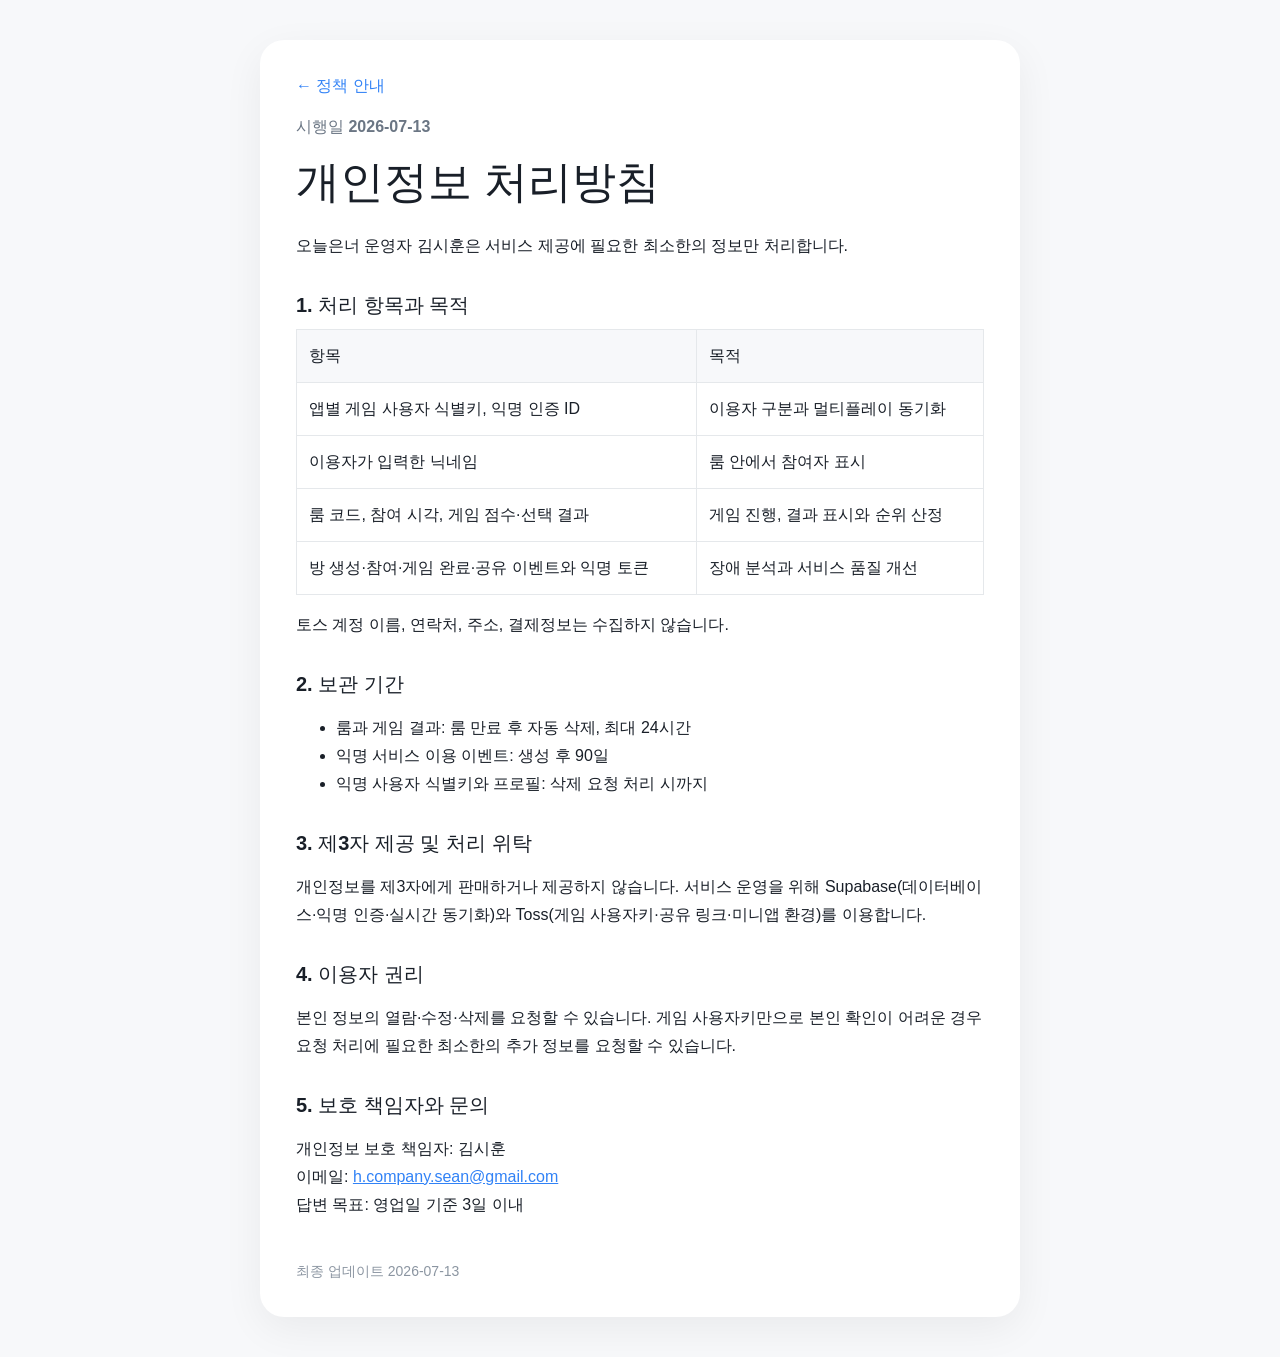
==== privacy.html @ 98a507d7 "Publish Oneo legal and support policies Provide public terms, privacy, and support pages required fo" ====
<!doctype html>
<html lang="ko">
  <head>
    <meta charset="UTF-8" />
    <meta name="viewport" content="width=device-width, initial-scale=1.0" />
    <title>오늘은너 개인정보 처리방침</title>
    <link rel="stylesheet" href="./styles.css" />
  </head>
  <body>
    <main>
      <a class="back" href="./index.html">← 정책 안내</a>
      <p class="eyebrow">시행일 2026-07-13</p>
      <h1>개인정보 처리방침</h1>
      <p>오늘은너 운영자 김시훈은 서비스 제공에 필요한 최소한의 정보만 처리합니다.</p>

      <h2>1. 처리 항목과 목적</h2>
      <table>
        <thead><tr><th>항목</th><th>목적</th></tr></thead>
        <tbody>
          <tr><td>앱별 게임 사용자 식별키, 익명 인증 ID</td><td>이용자 구분과 멀티플레이 동기화</td></tr>
          <tr><td>이용자가 입력한 닉네임</td><td>룸 안에서 참여자 표시</td></tr>
          <tr><td>룸 코드, 참여 시각, 게임 점수·선택 결과</td><td>게임 진행, 결과 표시와 순위 산정</td></tr>
          <tr><td>방 생성·참여·게임 완료·공유 이벤트와 익명 토큰</td><td>장애 분석과 서비스 품질 개선</td></tr>
        </tbody>
      </table>
      <p>토스 계정 이름, 연락처, 주소, 결제정보는 수집하지 않습니다.</p>

      <h2>2. 보관 기간</h2>
      <ul>
        <li>룸과 게임 결과: 룸 만료 후 자동 삭제, 최대 24시간</li>
        <li>익명 서비스 이용 이벤트: 생성 후 90일</li>
        <li>익명 사용자 식별키와 프로필: 삭제 요청 처리 시까지</li>
      </ul>

      <h2>3. 제3자 제공 및 처리 위탁</h2>
      <p>개인정보를 제3자에게 판매하거나 제공하지 않습니다. 서비스 운영을 위해 Supabase(데이터베이스·익명 인증·실시간 동기화)와 Toss(게임 사용자키·공유 링크·미니앱 환경)를 이용합니다.</p>

      <h2>4. 이용자 권리</h2>
      <p>본인 정보의 열람·수정·삭제를 요청할 수 있습니다. 게임 사용자키만으로 본인 확인이 어려운 경우 요청 처리에 필요한 최소한의 추가 정보를 요청할 수 있습니다.</p>

      <h2>5. 보호 책임자와 문의</h2>
      <p>개인정보 보호 책임자: 김시훈<br />이메일: <a href="mailto:h.company.sean@gmail.com">h.company.sean@gmail.com</a><br />답변 목표: 영업일 기준 3일 이내</p>

      <footer>최종 업데이트 2026-07-13</footer>
    </main>
  </body>
</html>
---- styles.css ----
:root {
  color: #191f28;
  background: #f7f8fa;
  font-family: Pretendard, -apple-system, BlinkMacSystemFont, "Segoe UI", sans-serif;
  font-synthesis: none;
}

* { box-sizing: border-box; }
body { margin: 0; }
main {
  width: min(760px, calc(100% - 32px));
  margin: 40px auto;
  padding: 36px;
  border-radius: 24px;
  background: #fff;
  box-shadow: 0 12px 40px rgba(0, 0, 0, 0.06);
}
h1 { margin: 8px 0 24px; font-size: clamp(30px, 6vw, 44px); line-height: 1.15; }
h2 { margin: 32px 0 10px; font-size: 20px; }
p, li, th, td { font-size: 16px; line-height: 1.75; }
a { color: #3182f6; }
.eyebrow { color: #6b7684; font-weight: 700; }
.back { text-decoration: none; font-weight: 700; }
.cards { display: grid; gap: 12px; margin-top: 28px; }
.cards a {
  display: flex;
  justify-content: space-between;
  gap: 20px;
  padding: 18px 20px;
  border: 1px solid #e5e8eb;
  border-radius: 16px;
  color: inherit;
  text-decoration: none;
}
.cards span { color: #6b7684; }
.contact { padding: 20px; border-radius: 16px; background: #f2f4f6; font-size: 18px; font-weight: 700; }
table { width: 100%; border-collapse: collapse; }
th, td { padding: 12px; border: 1px solid #e5e8eb; text-align: left; vertical-align: top; }
th { background: #f7f8fa; }
footer { margin-top: 44px; color: #8b95a1; font-size: 14px; }

@media (max-width: 560px) {
  main { width: 100%; margin: 0; padding: 28px 20px 48px; border-radius: 0; box-shadow: none; }
  .cards a { flex-direction: column; gap: 4px; }
  table { display: block; overflow-x: auto; }
}
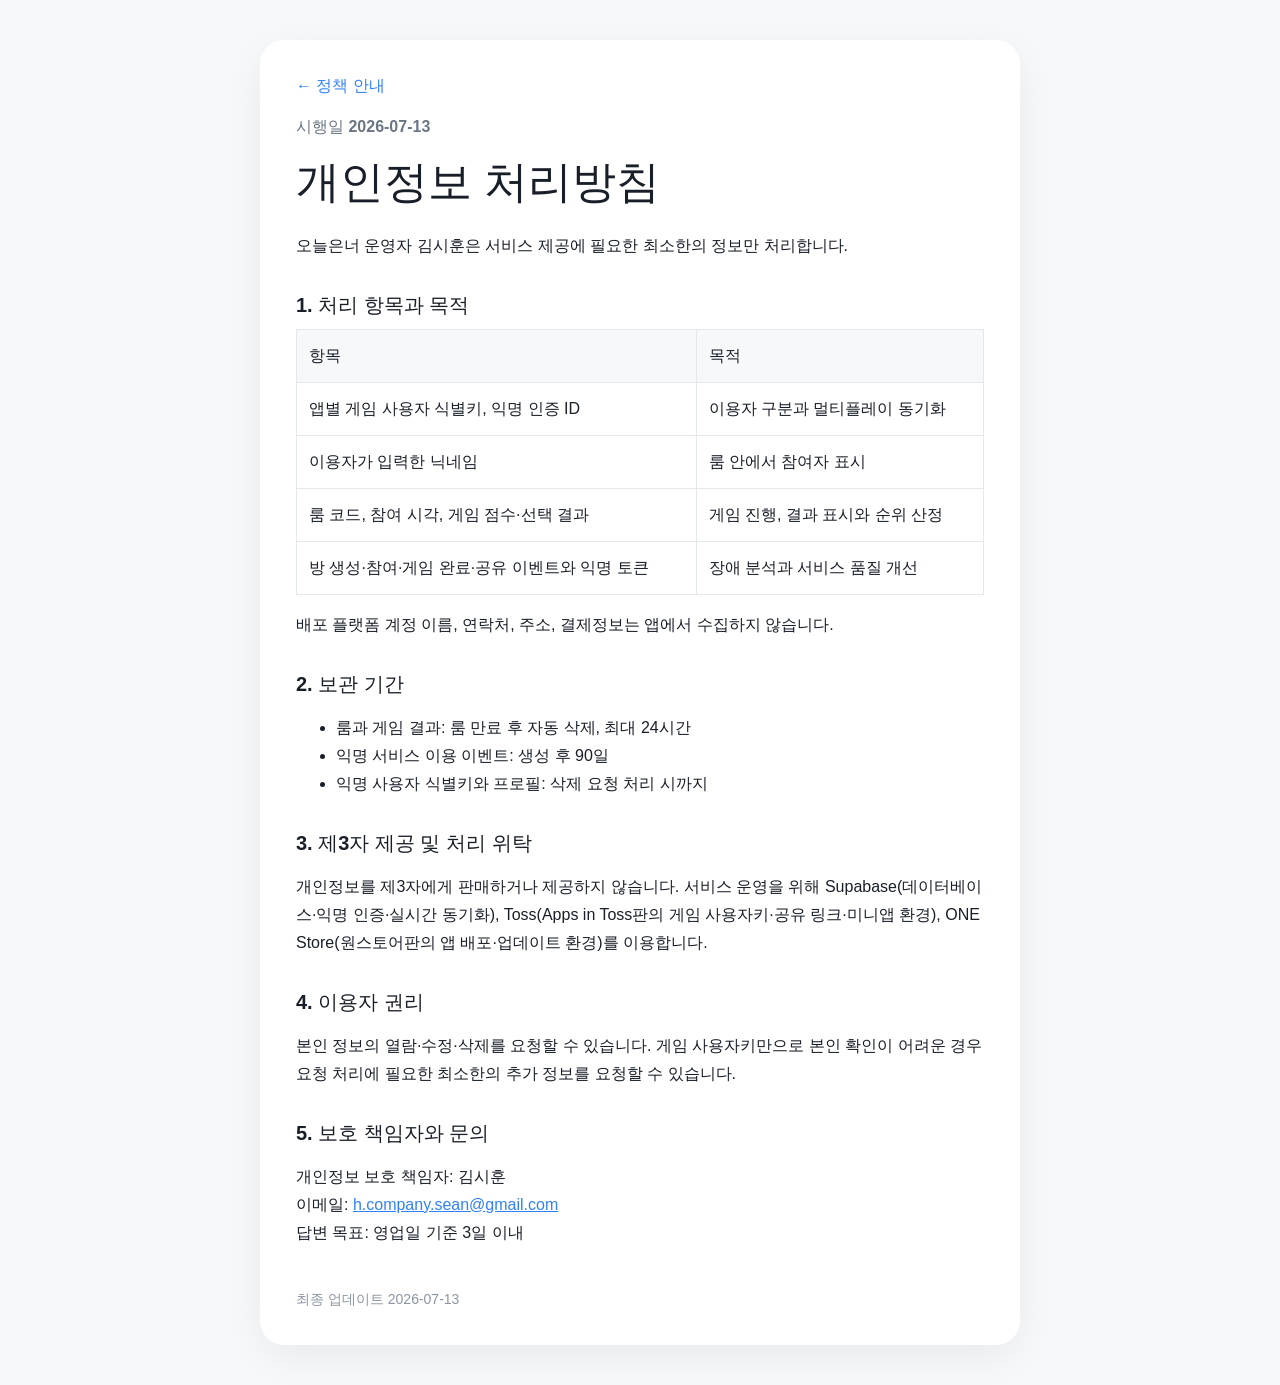
==== commit 7c599b94: "Keep public policies accurate across both distribution channels Constraint: The same service is dist" ====
--- a/privacy.html
+++ b/privacy.html
@@ -23,7 +23,7 @@
           <tr><td>방 생성·참여·게임 완료·공유 이벤트와 익명 토큰</td><td>장애 분석과 서비스 품질 개선</td></tr>
         </tbody>
       </table>
-      <p>토스 계정 이름, 연락처, 주소, 결제정보는 수집하지 않습니다.</p>
+      <p>배포 플랫폼 계정 이름, 연락처, 주소, 결제정보는 앱에서 수집하지 않습니다.</p>
 
       <h2>2. 보관 기간</h2>
       <ul>
@@ -33,7 +33,7 @@
       </ul>
 
       <h2>3. 제3자 제공 및 처리 위탁</h2>
-      <p>개인정보를 제3자에게 판매하거나 제공하지 않습니다. 서비스 운영을 위해 Supabase(데이터베이스·익명 인증·실시간 동기화)와 Toss(게임 사용자키·공유 링크·미니앱 환경)를 이용합니다.</p>
+      <p>개인정보를 제3자에게 판매하거나 제공하지 않습니다. 서비스 운영을 위해 Supabase(데이터베이스·익명 인증·실시간 동기화), Toss(Apps in Toss판의 게임 사용자키·공유 링크·미니앱 환경), ONE Store(원스토어판의 앱 배포·업데이트 환경)를 이용합니다.</p>
 
       <h2>4. 이용자 권리</h2>
       <p>본인 정보의 열람·수정·삭제를 요청할 수 있습니다. 게임 사용자키만으로 본인 확인이 어려운 경우 요청 처리에 필요한 최소한의 추가 정보를 요청할 수 있습니다.</p>
--- a/styles.css
+++ b/styles.css
@@ -34,6 +34,16 @@
 }
 .cards span { color: #6b7684; }
 .contact { padding: 20px; border-radius: 16px; background: #f2f4f6; font-size: 18px; font-weight: 700; }
+.room-code {
+  padding: 24px;
+  border-radius: 18px;
+  background: #fff0f5;
+  color: #d6336c;
+  font-size: clamp(32px, 10vw, 52px);
+  font-weight: 800;
+  letter-spacing: 0.12em;
+  text-align: center;
+}
 table { width: 100%; border-collapse: collapse; }
 th, td { padding: 12px; border: 1px solid #e5e8eb; text-align: left; vertical-align: top; }
 th { background: #f7f8fa; }
